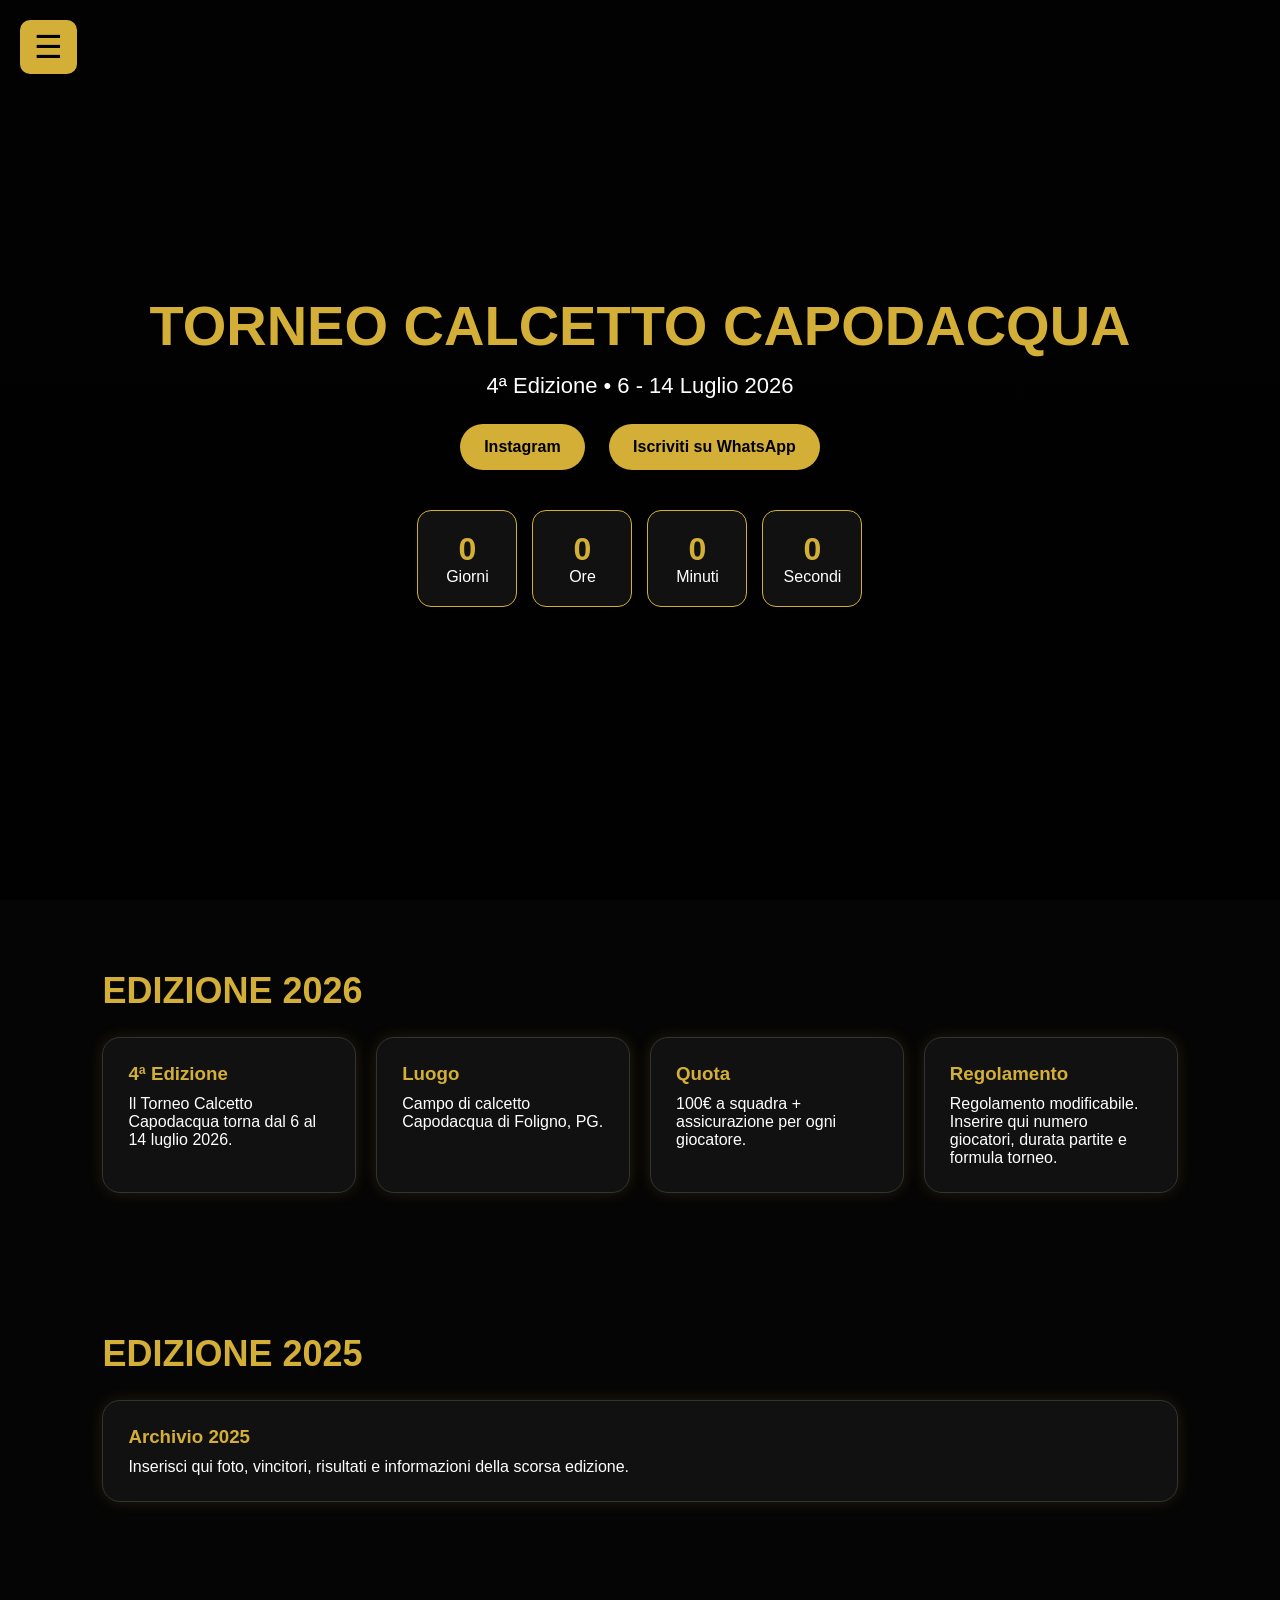
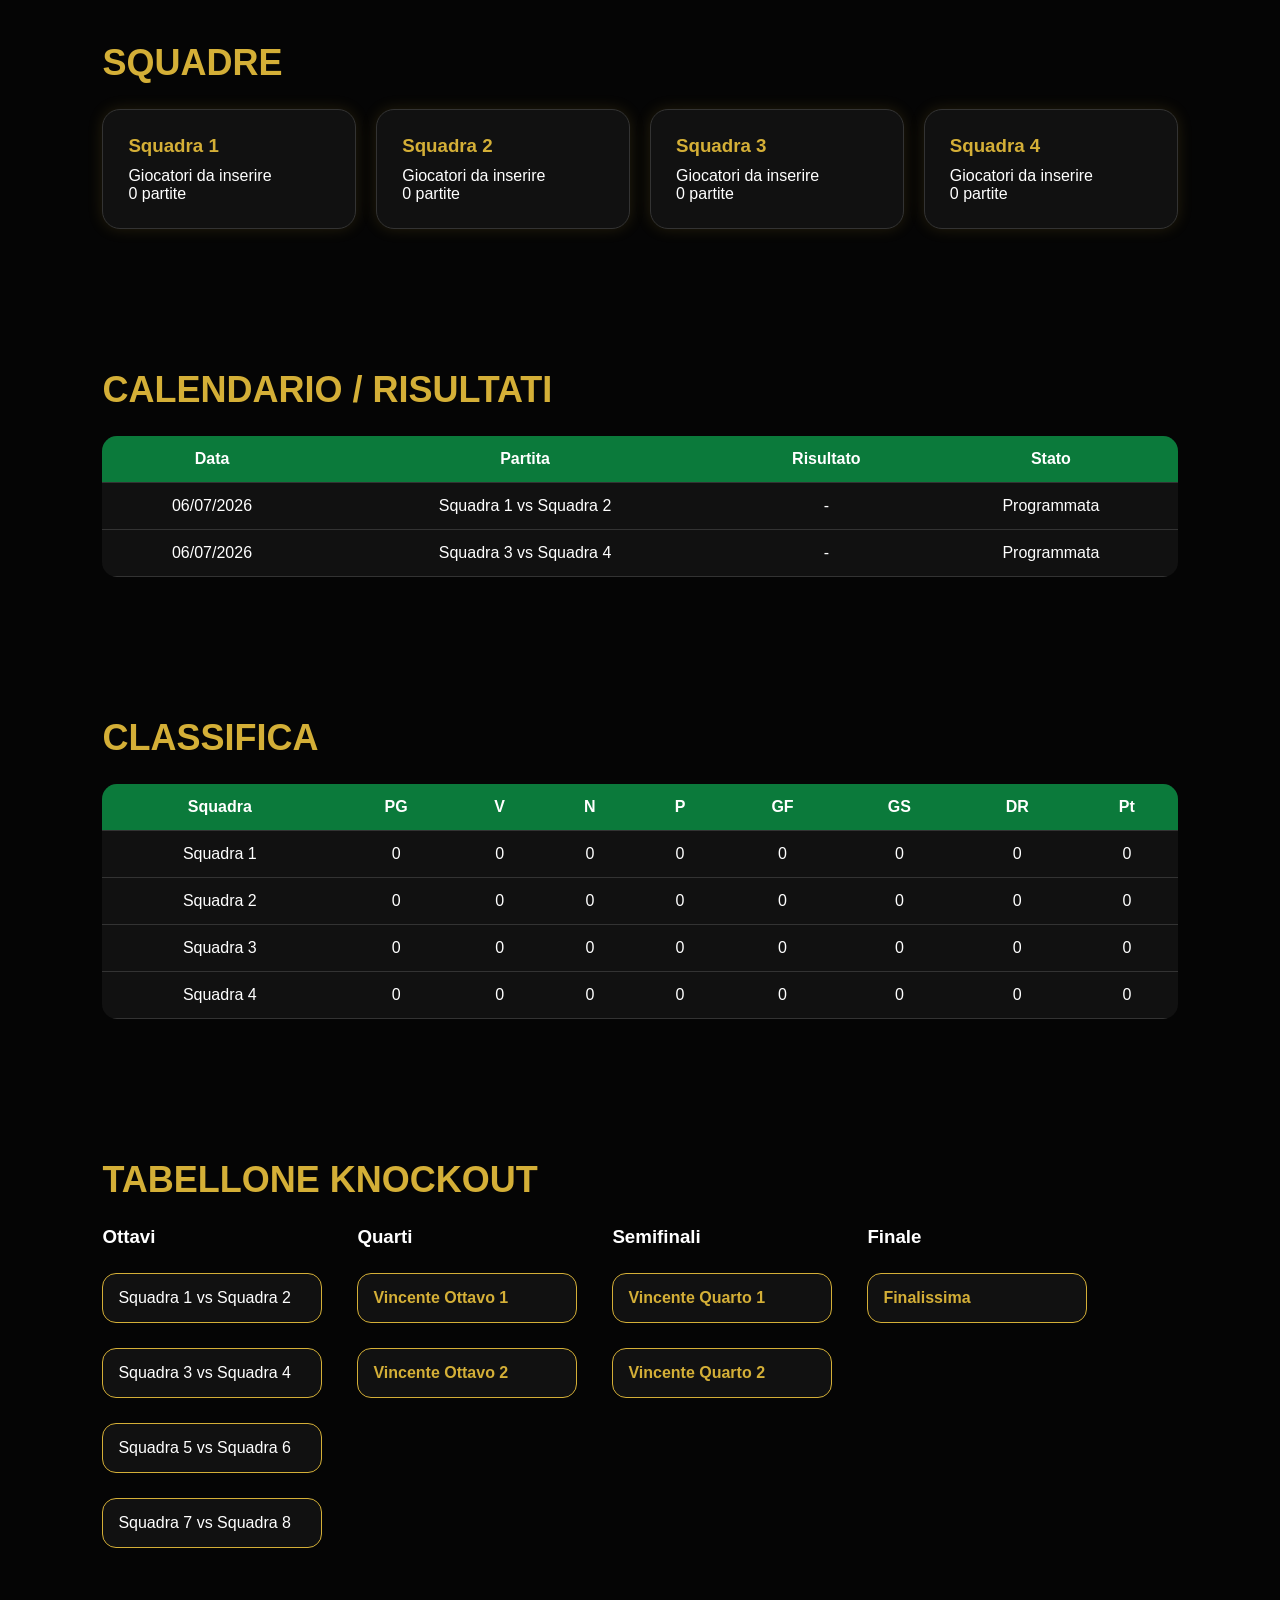
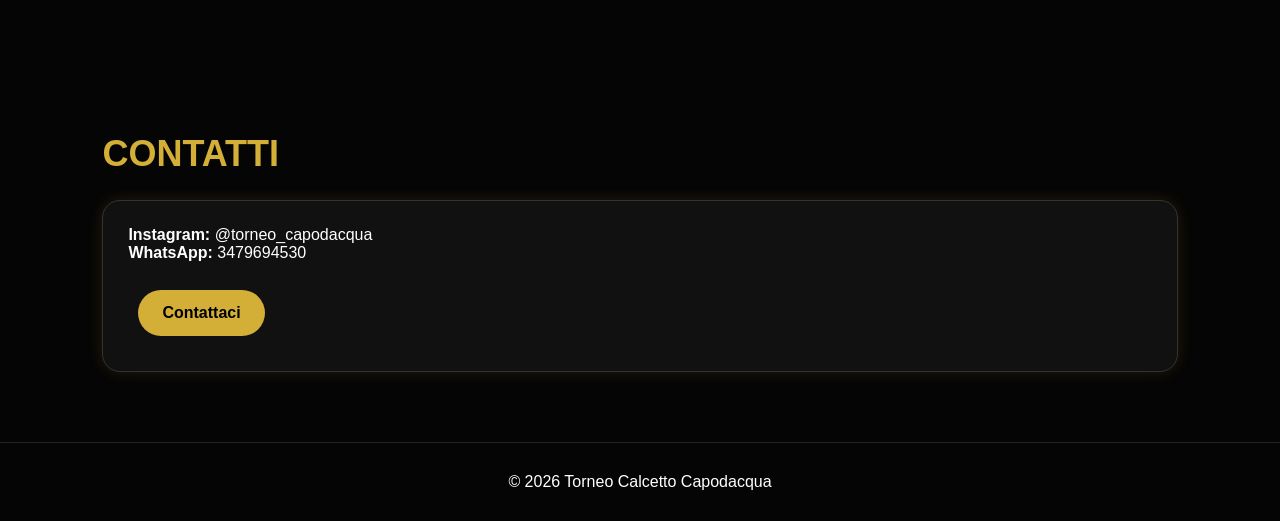
==== index.html @ 1d78b487 "Add files via upload" ====
<!DOCTYPE html>
<html lang="it">
<head>
  <meta charset="UTF-8" />
  <meta name="viewport" content="width=device-width, initial-scale=1.0" />
  <title>Torneo Calcetto Capodacqua</title>

  <style>
    :root {
      --green: #0b7a3b;
      --dark: #050505;
      --gold: #d4af37;
      --white: #ffffff;
      --gray: #111;
    }

    * {
      margin: 0;
      padding: 0;
      box-sizing: border-box;
      font-family: Arial, sans-serif;
    }

    body {
      background: var(--dark);
      color: var(--white);
      overflow-x: hidden;
    }

    header {
      height: 100vh;
      background:
        linear-gradient(rgba(0,0,0,.65), rgba(0,0,0,.8)),
        url("locandina.jpg") center/cover no-repeat;
      display: flex;
      align-items: center;
      justify-content: center;
      text-align: center;
      padding: 20px;
    }

    .hamburger {
      position: fixed;
      top: 20px;
      left: 20px;
      z-index: 1001;
      font-size: 32px;
      cursor: pointer;
      background: var(--gold);
      color: #000;
      padding: 8px 14px;
      border-radius: 10px;
    }

    .sidebar {
      position: fixed;
      top: 0;
      left: -280px;
      width: 280px;
      height: 100%;
      background: #080808;
      z-index: 1000;
      padding: 80px 25px;
      transition: .3s;
      border-right: 2px solid var(--gold);
    }

    .sidebar.active {
      left: 0;
    }

    .sidebar a {
      display: block;
      color: white;
      text-decoration: none;
      margin: 20px 0;
      font-size: 18px;
    }

    .sidebar a:hover {
      color: var(--gold);
    }

    .hero h1 {
      font-size: 56px;
      color: var(--gold);
      text-transform: uppercase;
    }

    .hero p {
      font-size: 22px;
      margin: 15px 0;
    }

    .btn {
      display: inline-block;
      margin: 10px;
      padding: 14px 24px;
      background: var(--gold);
      color: black;
      text-decoration: none;
      font-weight: bold;
      border-radius: 30px;
    }

    section {
      padding: 70px 8%;
    }

    h2 {
      color: var(--gold);
      font-size: 36px;
      margin-bottom: 25px;
      text-transform: uppercase;
    }

    .cards {
      display: grid;
      grid-template-columns: repeat(auto-fit, minmax(220px, 1fr));
      gap: 20px;
    }

    .card {
      background: #111;
      padding: 25px;
      border-radius: 18px;
      border: 1px solid #333;
      box-shadow: 0 0 15px rgba(212,175,55,.15);
    }

    .card h3 {
      color: var(--gold);
      margin-bottom: 10px;
    }

    .countdown {
      display: flex;
      justify-content: center;
      gap: 15px;
      flex-wrap: wrap;
      margin-top: 30px;
    }

    .time-box {
      background: #111;
      padding: 20px;
      border-radius: 14px;
      min-width: 100px;
      border: 1px solid var(--gold);
    }

    .time-box span {
      display: block;
      font-size: 32px;
      color: var(--gold);
      font-weight: bold;
    }

    table {
      width: 100%;
      border-collapse: collapse;
      background: #111;
      border-radius: 15px;
      overflow: hidden;
    }

    th, td {
      padding: 14px;
      border-bottom: 1px solid #333;
      text-align: center;
    }

    th {
      background: var(--green);
    }

    .bracket {
      display: flex;
      gap: 35px;
      overflow-x: auto;
      padding-bottom: 20px;
    }

    .round {
      min-width: 220px;
    }

    .match {
      background: #111;
      border: 1px solid var(--gold);
      border-radius: 14px;
      padding: 15px;
      margin: 25px 0;
    }

    .winner {
      color: var(--gold);
      font-weight: bold;
    }

    footer {
      text-align: center;
      padding: 30px;
      background: #050505;
      border-top: 1px solid #222;
    }

    @media(max-width: 700px) {
      .hero h1 {
        font-size: 36px;
      }

      .hero p {
        font-size: 18px;
      }

      section {
        padding: 50px 5%;
      }
    }
  </style>
</head>

<body>

  <div class="hamburger" onclick="toggleMenu()">☰</div>

  <nav class="sidebar" id="sidebar">
    <a href="#home">Home</a>
    <a href="#edizione2026">Edizione 2026</a>
    <a href="#edizione2025">Edizione 2025</a>
    <a href="#squadre">Squadre</a>
    <a href="#calendario">Calendario</a>
    <a href="#classifica">Classifica</a>
    <a href="#tabellone">Tabellone</a>
    <a href="#contatti">Contatti</a>
  </nav>

  <header id="home">
    <div class="hero">
      <h1>Torneo Calcetto Capodacqua</h1>
      <p>4ª Edizione • 6 - 14 Luglio 2026</p>
      <a class="btn" href="https://www.instagram.com/torneo_capodacqua" target="_blank">Instagram</a>
      <a class="btn" href="https://wa.me/393479694530" target="_blank">Iscriviti su WhatsApp</a>

      <div class="countdown">
        <div class="time-box"><span id="days">0</span>Giorni</div>
        <div class="time-box"><span id="hours">0</span>Ore</div>
        <div class="time-box"><span id="minutes">0</span>Minuti</div>
        <div class="time-box"><span id="seconds">0</span>Secondi</div>
      </div>
    </div>
  </header>

  <section id="edizione2026">
    <h2>Edizione 2026</h2>
    <div class="cards">
      <div class="card">
        <h3>4ª Edizione</h3>
        <p>Il Torneo Calcetto Capodacqua torna dal 6 al 14 luglio 2026.</p>
      </div>
      <div class="card">
        <h3>Luogo</h3>
        <p>Campo di calcetto Capodacqua di Foligno, PG.</p>
      </div>
      <div class="card">
        <h3>Quota</h3>
        <p>100€ a squadra + assicurazione per ogni giocatore.</p>
      </div>
      <div class="card">
        <h3>Regolamento</h3>
        <p>Regolamento modificabile. Inserire qui numero giocatori, durata partite e formula torneo.</p>
      </div>
    </div>
  </section>

  <section id="edizione2025">
    <h2>Edizione 2025</h2>
    <div class="card">
      <h3>Archivio 2025</h3>
      <p>Inserisci qui foto, vincitori, risultati e informazioni della scorsa edizione.</p>
    </div>
  </section>

  <section id="squadre">
    <h2>Squadre</h2>
    <div class="cards" id="teams"></div>
  </section>

  <section id="calendario">
    <h2>Calendario / Risultati</h2>
    <table>
      <thead>
        <tr>
          <th>Data</th>
          <th>Partita</th>
          <th>Risultato</th>
          <th>Stato</th>
        </tr>
      </thead>
      <tbody id="matches"></tbody>
    </table>
  </section>

  <section id="classifica">
    <h2>Classifica</h2>
    <table>
      <thead>
        <tr>
          <th>Squadra</th>
          <th>PG</th>
          <th>V</th>
          <th>N</th>
          <th>P</th>
          <th>GF</th>
          <th>GS</th>
          <th>DR</th>
          <th>Pt</th>
        </tr>
      </thead>
      <tbody id="standing"></tbody>
    </table>
  </section>

  <section id="tabellone">
    <h2>Tabellone Knockout</h2>
    <div class="bracket">
      <div class="round">
        <h3>Ottavi</h3>
        <div class="match">Squadra 1 vs Squadra 2</div>
        <div class="match">Squadra 3 vs Squadra 4</div>
        <div class="match">Squadra 5 vs Squadra 6</div>
        <div class="match">Squadra 7 vs Squadra 8</div>
      </div>

      <div class="round">
        <h3>Quarti</h3>
        <div class="match winner">Vincente Ottavo 1</div>
        <div class="match winner">Vincente Ottavo 2</div>
      </div>

      <div class="round">
        <h3>Semifinali</h3>
        <div class="match winner">Vincente Quarto 1</div>
        <div class="match winner">Vincente Quarto 2</div>
      </div>

      <div class="round">
        <h3>Finale</h3>
        <div class="match winner">Finalissima</div>
      </div>
    </div>
  </section>

  <section id="contatti">
    <h2>Contatti</h2>
    <div class="card">
      <p><strong>Instagram:</strong> @torneo_capodacqua</p>
      <p><strong>WhatsApp:</strong> 3479694530</p>
      <br>
      <a class="btn" href="https://wa.me/393479694530" target="_blank">Contattaci</a>
    </div>
  </section>

  <footer>
    <p>© 2026 Torneo Calcetto Capodacqua</p>
  </footer>

  <script>
    function toggleMenu() {
      document.getElementById("sidebar").classList.toggle("active");
    }

    const tournamentDate = new Date("July 6, 2026 00:00:00").getTime();

    setInterval(() => {
      const now = new Date().getTime();
      const distance = tournamentDate - now;

      document.getElementById("days").innerText = Math.max(0, Math.floor(distance / (1000 * 60 * 60 * 24)));
      document.getElementById("hours").innerText = Math.max(0, Math.floor((distance / (1000 * 60 * 60)) % 24));
      document.getElementById("minutes").innerText = Math.max(0, Math.floor((distance / (1000 * 60)) % 60));
      document.getElementById("seconds").innerText = Math.max(0, Math.floor((distance / 1000) % 60));
    }, 1000);

    const teams = [
      { name: "Squadra 1", players: "Giocatori da inserire", stats: "0 partite" },
      { name: "Squadra 2", players: "Giocatori da inserire", stats: "0 partite" },
      { name: "Squadra 3", players: "Giocatori da inserire", stats: "0 partite" },
      { name: "Squadra 4", players: "Giocatori da inserire", stats: "0 partite" }
    ];

    const matches = [
      { date: "06/07/2026", game: "Squadra 1 vs Squadra 2", result: "-", status: "Programmata" },
      { date: "06/07/2026", game: "Squadra 3 vs Squadra 4", result: "-", status: "Programmata" }
    ];

    const standing = [
      { team: "Squadra 1", pg: 0, v: 0, n: 0, p: 0, gf: 0, gs: 0, pts: 0 },
      { team: "Squadra 2", pg: 0, v: 0, n: 0, p: 0, gf: 0, gs: 0, pts: 0 },
      { team: "Squadra 3", pg: 0, v: 0, n: 0, p: 0, gf: 0, gs: 0, pts: 0 },
      { team: "Squadra 4", pg: 0, v: 0, n: 0, p: 0, gf: 0, gs: 0, pts: 0 }
    ];

    document.getElementById("teams").innerHTML = teams.map(team => `
      <div class="card">
        <h3>${team.name}</h3>
        <p>${team.players}</p>
        <p>${team.stats}</p>
      </div>
    `).join("");

    document.getElementById("matches").innerHTML = matches.map(match => `
      <tr>
        <td>${match.date}</td>
        <td>${match.game}</td>
        <td>${match.result}</td>
        <td>${match.status}</td>
      </tr>
    `).join("");

    document.getElementById("standing").innerHTML = standing.map(s => `
      <tr>
        <td>${s.team}</td>
        <td>${s.pg}</td>
        <td>${s.v}</td>
        <td>${s.n}</td>
        <td>${s.p}</td>
        <td>${s.gf}</td>
        <td>${s.gs}</td>
        <td>${s.gf - s.gs}</td>
        <td>${s.pts}</td>
      </tr>
    `).join("");
  </script>

</body>
</html>
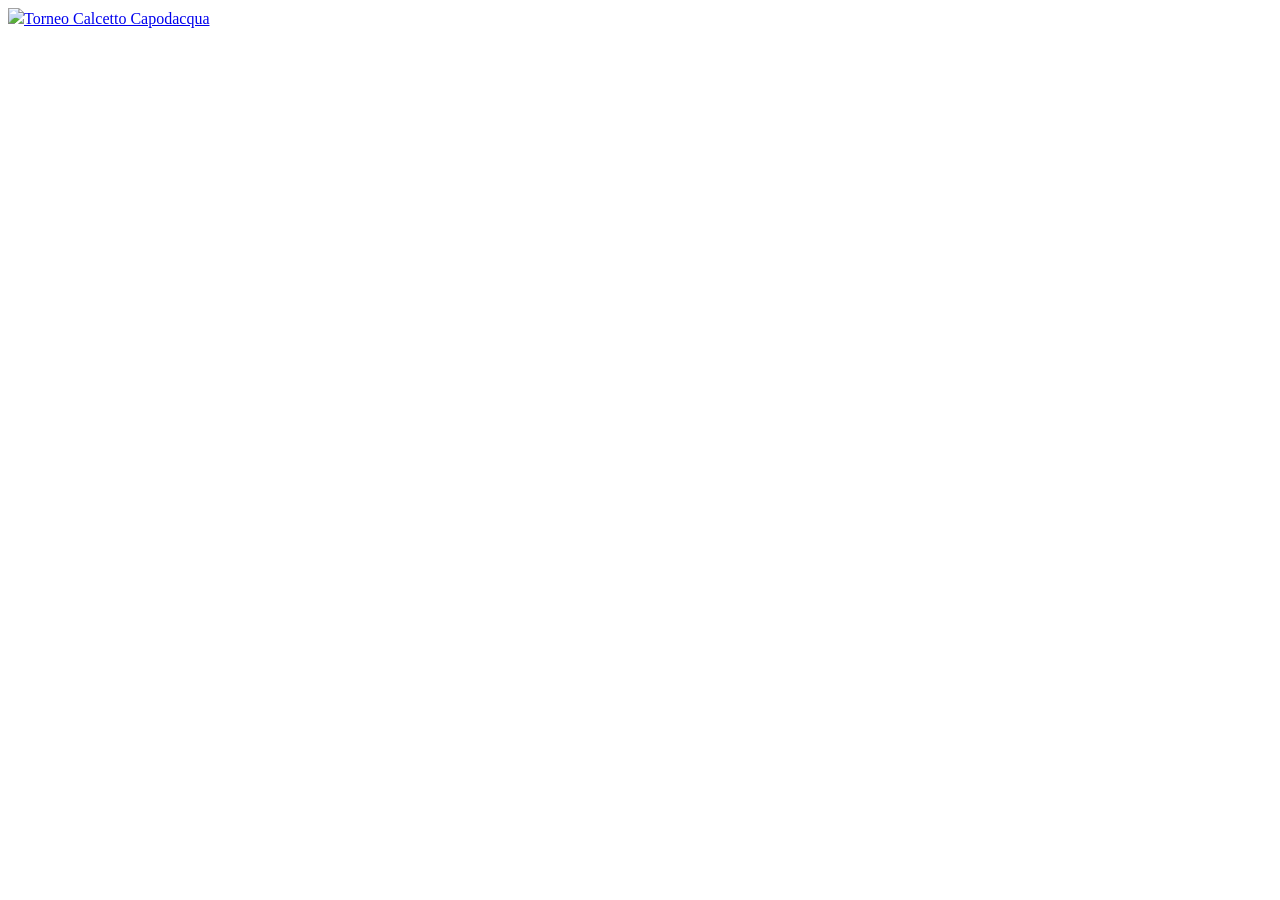
==== commit 2d2993dd: "Add files via upload" ====
--- a/index.html
+++ b/index.html
@@ -1,438 +1 @@
-<!DOCTYPE html>
-<html lang="it">
-<head>
-  <meta charset="UTF-8" />
-  <meta name="viewport" content="width=device-width, initial-scale=1.0" />
-  <title>Torneo Calcetto Capodacqua</title>
-
-  <style>
-    :root {
-      --green: #0b7a3b;
-      --dark: #050505;
-      --gold: #d4af37;
-      --white: #ffffff;
-      --gray: #111;
-    }
-
-    * {
-      margin: 0;
-      padding: 0;
-      box-sizing: border-box;
-      font-family: Arial, sans-serif;
-    }
-
-    body {
-      background: var(--dark);
-      color: var(--white);
-      overflow-x: hidden;
-    }
-
-    header {
-      height: 100vh;
-      background:
-        linear-gradient(rgba(0,0,0,.65), rgba(0,0,0,.8)),
-        url("locandina.jpg") center/cover no-repeat;
-      display: flex;
-      align-items: center;
-      justify-content: center;
-      text-align: center;
-      padding: 20px;
-    }
-
-    .hamburger {
-      position: fixed;
-      top: 20px;
-      left: 20px;
-      z-index: 1001;
-      font-size: 32px;
-      cursor: pointer;
-      background: var(--gold);
-      color: #000;
-      padding: 8px 14px;
-      border-radius: 10px;
-    }
-
-    .sidebar {
-      position: fixed;
-      top: 0;
-      left: -280px;
-      width: 280px;
-      height: 100%;
-      background: #080808;
-      z-index: 1000;
-      padding: 80px 25px;
-      transition: .3s;
-      border-right: 2px solid var(--gold);
-    }
-
-    .sidebar.active {
-      left: 0;
-    }
-
-    .sidebar a {
-      display: block;
-      color: white;
-      text-decoration: none;
-      margin: 20px 0;
-      font-size: 18px;
-    }
-
-    .sidebar a:hover {
-      color: var(--gold);
-    }
-
-    .hero h1 {
-      font-size: 56px;
-      color: var(--gold);
-      text-transform: uppercase;
-    }
-
-    .hero p {
-      font-size: 22px;
-      margin: 15px 0;
-    }
-
-    .btn {
-      display: inline-block;
-      margin: 10px;
-      padding: 14px 24px;
-      background: var(--gold);
-      color: black;
-      text-decoration: none;
-      font-weight: bold;
-      border-radius: 30px;
-    }
-
-    section {
-      padding: 70px 8%;
-    }
-
-    h2 {
-      color: var(--gold);
-      font-size: 36px;
-      margin-bottom: 25px;
-      text-transform: uppercase;
-    }
-
-    .cards {
-      display: grid;
-      grid-template-columns: repeat(auto-fit, minmax(220px, 1fr));
-      gap: 20px;
-    }
-
-    .card {
-      background: #111;
-      padding: 25px;
-      border-radius: 18px;
-      border: 1px solid #333;
-      box-shadow: 0 0 15px rgba(212,175,55,.15);
-    }
-
-    .card h3 {
-      color: var(--gold);
-      margin-bottom: 10px;
-    }
-
-    .countdown {
-      display: flex;
-      justify-content: center;
-      gap: 15px;
-      flex-wrap: wrap;
-      margin-top: 30px;
-    }
-
-    .time-box {
-      background: #111;
-      padding: 20px;
-      border-radius: 14px;
-      min-width: 100px;
-      border: 1px solid var(--gold);
-    }
-
-    .time-box span {
-      display: block;
-      font-size: 32px;
-      color: var(--gold);
-      font-weight: bold;
-    }
-
-    table {
-      width: 100%;
-      border-collapse: collapse;
-      background: #111;
-      border-radius: 15px;
-      overflow: hidden;
-    }
-
-    th, td {
-      padding: 14px;
-      border-bottom: 1px solid #333;
-      text-align: center;
-    }
-
-    th {
-      background: var(--green);
-    }
-
-    .bracket {
-      display: flex;
-      gap: 35px;
-      overflow-x: auto;
-      padding-bottom: 20px;
-    }
-
-    .round {
-      min-width: 220px;
-    }
-
-    .match {
-      background: #111;
-      border: 1px solid var(--gold);
-      border-radius: 14px;
-      padding: 15px;
-      margin: 25px 0;
-    }
-
-    .winner {
-      color: var(--gold);
-      font-weight: bold;
-    }
-
-    footer {
-      text-align: center;
-      padding: 30px;
-      background: #050505;
-      border-top: 1px solid #222;
-    }
-
-    @media(max-width: 700px) {
-      .hero h1 {
-        font-size: 36px;
-      }
-
-      .hero p {
-        font-size: 18px;
-      }
-
-      section {
-        padding: 50px 5%;
-      }
-    }
-  </style>
-</head>
-
-<body>
-
-  <div class="hamburger" onclick="toggleMenu()">☰</div>
-
-  <nav class="sidebar" id="sidebar">
-    <a href="#home">Home</a>
-    <a href="#edizione2026">Edizione 2026</a>
-    <a href="#edizione2025">Edizione 2025</a>
-    <a href="#squadre">Squadre</a>
-    <a href="#calendario">Calendario</a>
-    <a href="#classifica">Classifica</a>
-    <a href="#tabellone">Tabellone</a>
-    <a href="#contatti">Contatti</a>
-  </nav>
-
-  <header id="home">
-    <div class="hero">
-      <h1>Torneo Calcetto Capodacqua</h1>
-      <p>4ª Edizione • 6 - 14 Luglio 2026</p>
-      <a class="btn" href="https://www.instagram.com/torneo_capodacqua" target="_blank">Instagram</a>
-      <a class="btn" href="https://wa.me/393479694530" target="_blank">Iscriviti su WhatsApp</a>
-
-      <div class="countdown">
-        <div class="time-box"><span id="days">0</span>Giorni</div>
-        <div class="time-box"><span id="hours">0</span>Ore</div>
-        <div class="time-box"><span id="minutes">0</span>Minuti</div>
-        <div class="time-box"><span id="seconds">0</span>Secondi</div>
-      </div>
-    </div>
-  </header>
-
-  <section id="edizione2026">
-    <h2>Edizione 2026</h2>
-    <div class="cards">
-      <div class="card">
-        <h3>4ª Edizione</h3>
-        <p>Il Torneo Calcetto Capodacqua torna dal 6 al 14 luglio 2026.</p>
-      </div>
-      <div class="card">
-        <h3>Luogo</h3>
-        <p>Campo di calcetto Capodacqua di Foligno, PG.</p>
-      </div>
-      <div class="card">
-        <h3>Quota</h3>
-        <p>100€ a squadra + assicurazione per ogni giocatore.</p>
-      </div>
-      <div class="card">
-        <h3>Regolamento</h3>
-        <p>Regolamento modificabile. Inserire qui numero giocatori, durata partite e formula torneo.</p>
-      </div>
-    </div>
-  </section>
-
-  <section id="edizione2025">
-    <h2>Edizione 2025</h2>
-    <div class="card">
-      <h3>Archivio 2025</h3>
-      <p>Inserisci qui foto, vincitori, risultati e informazioni della scorsa edizione.</p>
-    </div>
-  </section>
-
-  <section id="squadre">
-    <h2>Squadre</h2>
-    <div class="cards" id="teams"></div>
-  </section>
-
-  <section id="calendario">
-    <h2>Calendario / Risultati</h2>
-    <table>
-      <thead>
-        <tr>
-          <th>Data</th>
-          <th>Partita</th>
-          <th>Risultato</th>
-          <th>Stato</th>
-        </tr>
-      </thead>
-      <tbody id="matches"></tbody>
-    </table>
-  </section>
-
-  <section id="classifica">
-    <h2>Classifica</h2>
-    <table>
-      <thead>
-        <tr>
-          <th>Squadra</th>
-          <th>PG</th>
-          <th>V</th>
-          <th>N</th>
-          <th>P</th>
-          <th>GF</th>
-          <th>GS</th>
-          <th>DR</th>
-          <th>Pt</th>
-        </tr>
-      </thead>
-      <tbody id="standing"></tbody>
-    </table>
-  </section>
-
-  <section id="tabellone">
-    <h2>Tabellone Knockout</h2>
-    <div class="bracket">
-      <div class="round">
-        <h3>Ottavi</h3>
-        <div class="match">Squadra 1 vs Squadra 2</div>
-        <div class="match">Squadra 3 vs Squadra 4</div>
-        <div class="match">Squadra 5 vs Squadra 6</div>
-        <div class="match">Squadra 7 vs Squadra 8</div>
-      </div>
-
-      <div class="round">
-        <h3>Quarti</h3>
-        <div class="match winner">Vincente Ottavo 1</div>
-        <div class="match winner">Vincente Ottavo 2</div>
-      </div>
-
-      <div class="round">
-        <h3>Semifinali</h3>
-        <div class="match winner">Vincente Quarto 1</div>
-        <div class="match winner">Vincente Quarto 2</div>
-      </div>
-
-      <div class="round">
-        <h3>Finale</h3>
-        <div class="match winner">Finalissima</div>
-      </div>
-    </div>
-  </section>
-
-  <section id="contatti">
-    <h2>Contatti</h2>
-    <div class="card">
-      <p><strong>Instagram:</strong> @torneo_capodacqua</p>
-      <p><strong>WhatsApp:</strong> 3479694530</p>
-      <br>
-      <a class="btn" href="https://wa.me/393479694530" target="_blank">Contattaci</a>
-    </div>
-  </section>
-
-  <footer>
-    <p>© 2026 Torneo Calcetto Capodacqua</p>
-  </footer>
-
-  <script>
-    function toggleMenu() {
-      document.getElementById("sidebar").classList.toggle("active");
-    }
-
-    const tournamentDate = new Date("July 6, 2026 00:00:00").getTime();
-
-    setInterval(() => {
-      const now = new Date().getTime();
-      const distance = tournamentDate - now;
-
-      document.getElementById("days").innerText = Math.max(0, Math.floor(distance / (1000 * 60 * 60 * 24)));
-      document.getElementById("hours").innerText = Math.max(0, Math.floor((distance / (1000 * 60 * 60)) % 24));
-      document.getElementById("minutes").innerText = Math.max(0, Math.floor((distance / (1000 * 60)) % 60));
-      document.getElementById("seconds").innerText = Math.max(0, Math.floor((distance / 1000) % 60));
-    }, 1000);
-
-    const teams = [
-      { name: "Squadra 1", players: "Giocatori da inserire", stats: "0 partite" },
-      { name: "Squadra 2", players: "Giocatori da inserire", stats: "0 partite" },
-      { name: "Squadra 3", players: "Giocatori da inserire", stats: "0 partite" },
-      { name: "Squadra 4", players: "Giocatori da inserire", stats: "0 partite" }
-    ];
-
-    const matches = [
-      { date: "06/07/2026", game: "Squadra 1 vs Squadra 2", result: "-", status: "Programmata" },
-      { date: "06/07/2026", game: "Squadra 3 vs Squadra 4", result: "-", status: "Programmata" }
-    ];
-
-    const standing = [
-      { team: "Squadra 1", pg: 0, v: 0, n: 0, p: 0, gf: 0, gs: 0, pts: 0 },
-      { team: "Squadra 2", pg: 0, v: 0, n: 0, p: 0, gf: 0, gs: 0, pts: 0 },
-      { team: "Squadra 3", pg: 0, v: 0, n: 0, p: 0, gf: 0, gs: 0, pts: 0 },
-      { team: "Squadra 4", pg: 0, v: 0, n: 0, p: 0, gf: 0, gs: 0, pts: 0 }
-    ];
-
-    document.getElementById("teams").innerHTML = teams.map(team => `
-      <div class="card">
-        <h3>${team.name}</h3>
-        <p>${team.players}</p>
-        <p>${team.stats}</p>
-      </div>
-    `).join("");
-
-    document.getElementById("matches").innerHTML = matches.map(match => `
-      <tr>
-        <td>${match.date}</td>
-        <td>${match.game}</td>
-        <td>${match.result}</td>
-        <td>${match.status}</td>
-      </tr>
-    `).join("");
-
-    document.getElementById("standing").innerHTML = standing.map(s => `
-      <tr>
-        <td>${s.team}</td>
-        <td>${s.pg}</td>
-        <td>${s.v}</td>
-        <td>${s.n}</td>
-        <td>${s.p}</td>
-        <td>${s.gf}</td>
-        <td>${s.gs}</td>
-        <td>${s.gf - s.gs}</td>
-        <td>${s.pts}</td>
-      </tr>
-    `).join("");
-  </script>
-
-</body>
-</html>+<!doctype html><html lang="it"><head><meta charset="utf-8"><meta name="viewport" content="width=device-width,initial-scale=1"><title>Squadra | Torneo Calcetto Capodacqua</title><link rel="stylesheet" href="../assets/css/style.css"></head><body><header class="topbar"><div class="container nav"><a class="brand" href="../index.html"><img src="../assets/logos/logo-volpe.jpeg"><span>Torneo Calcetto Capodacqua</span></a></div></header><main id="teamPage"></main><script src="../assets/js/main.js"></script></body></html>
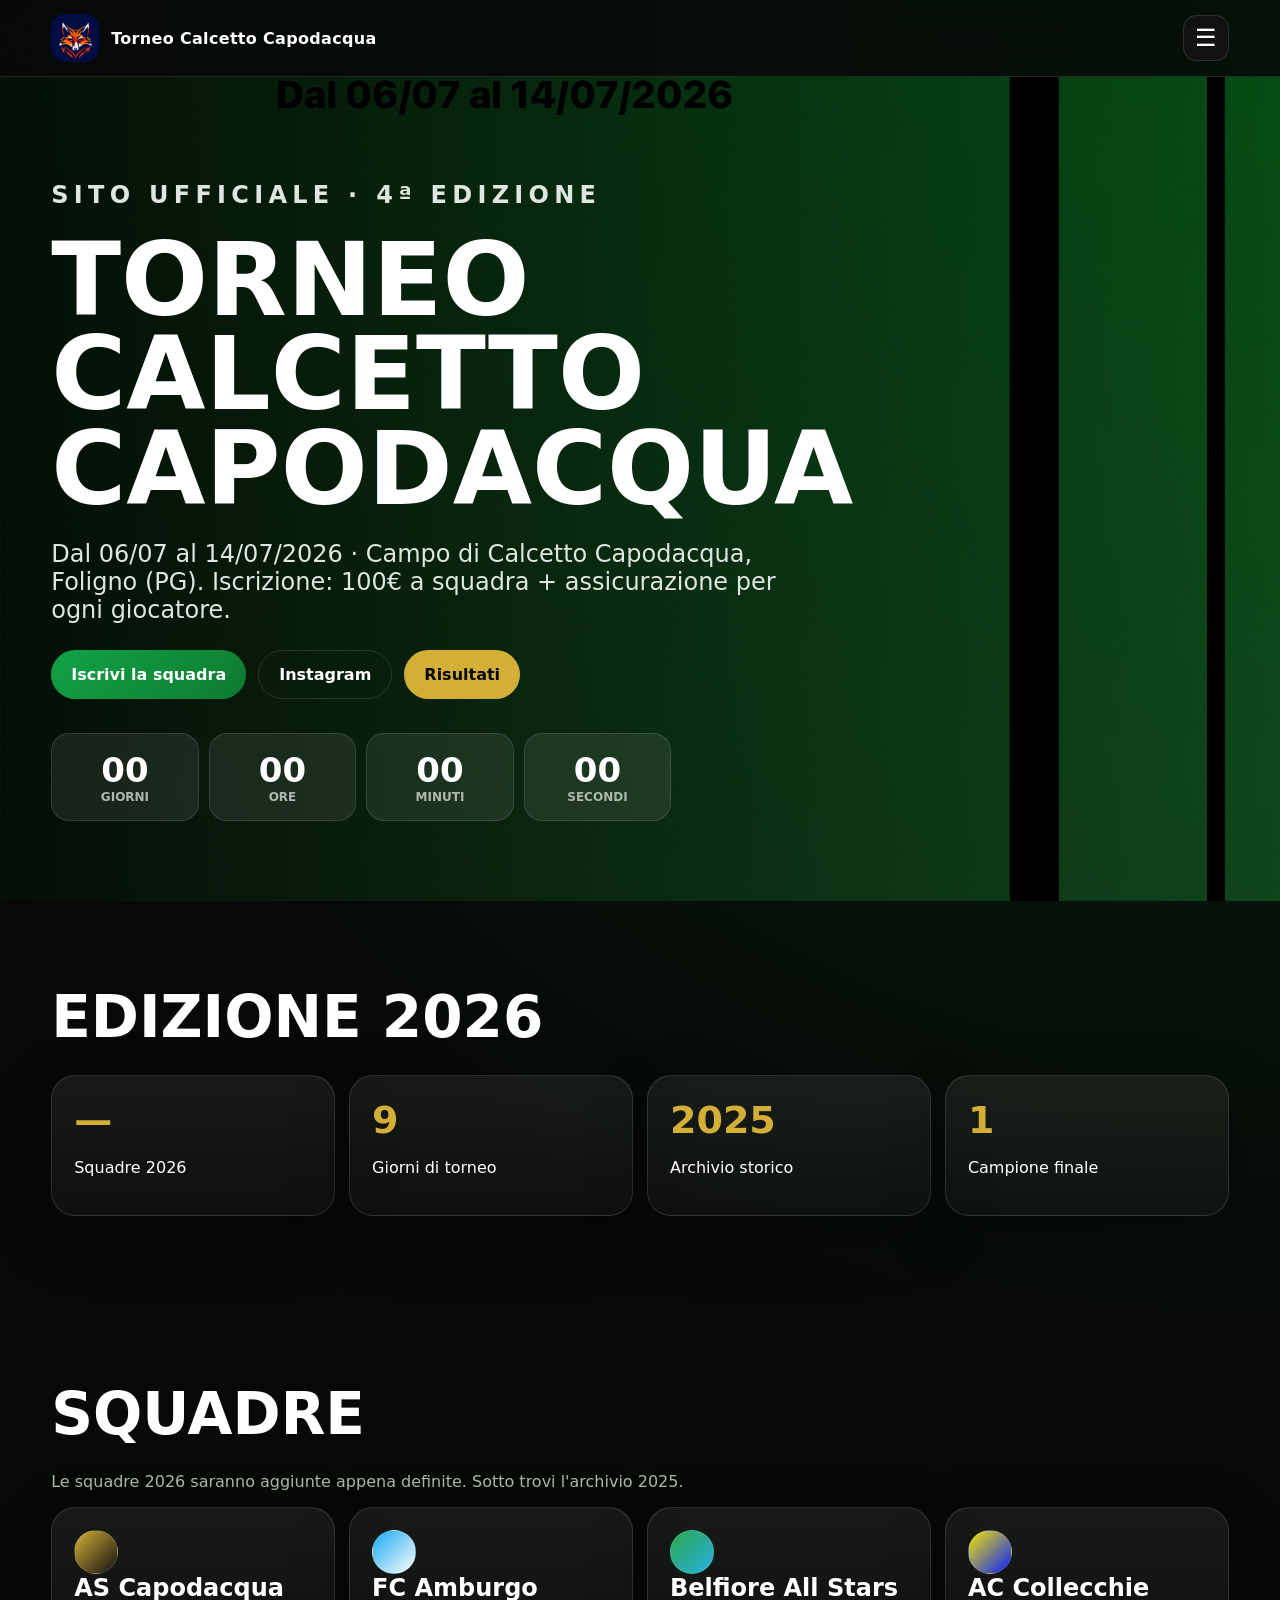
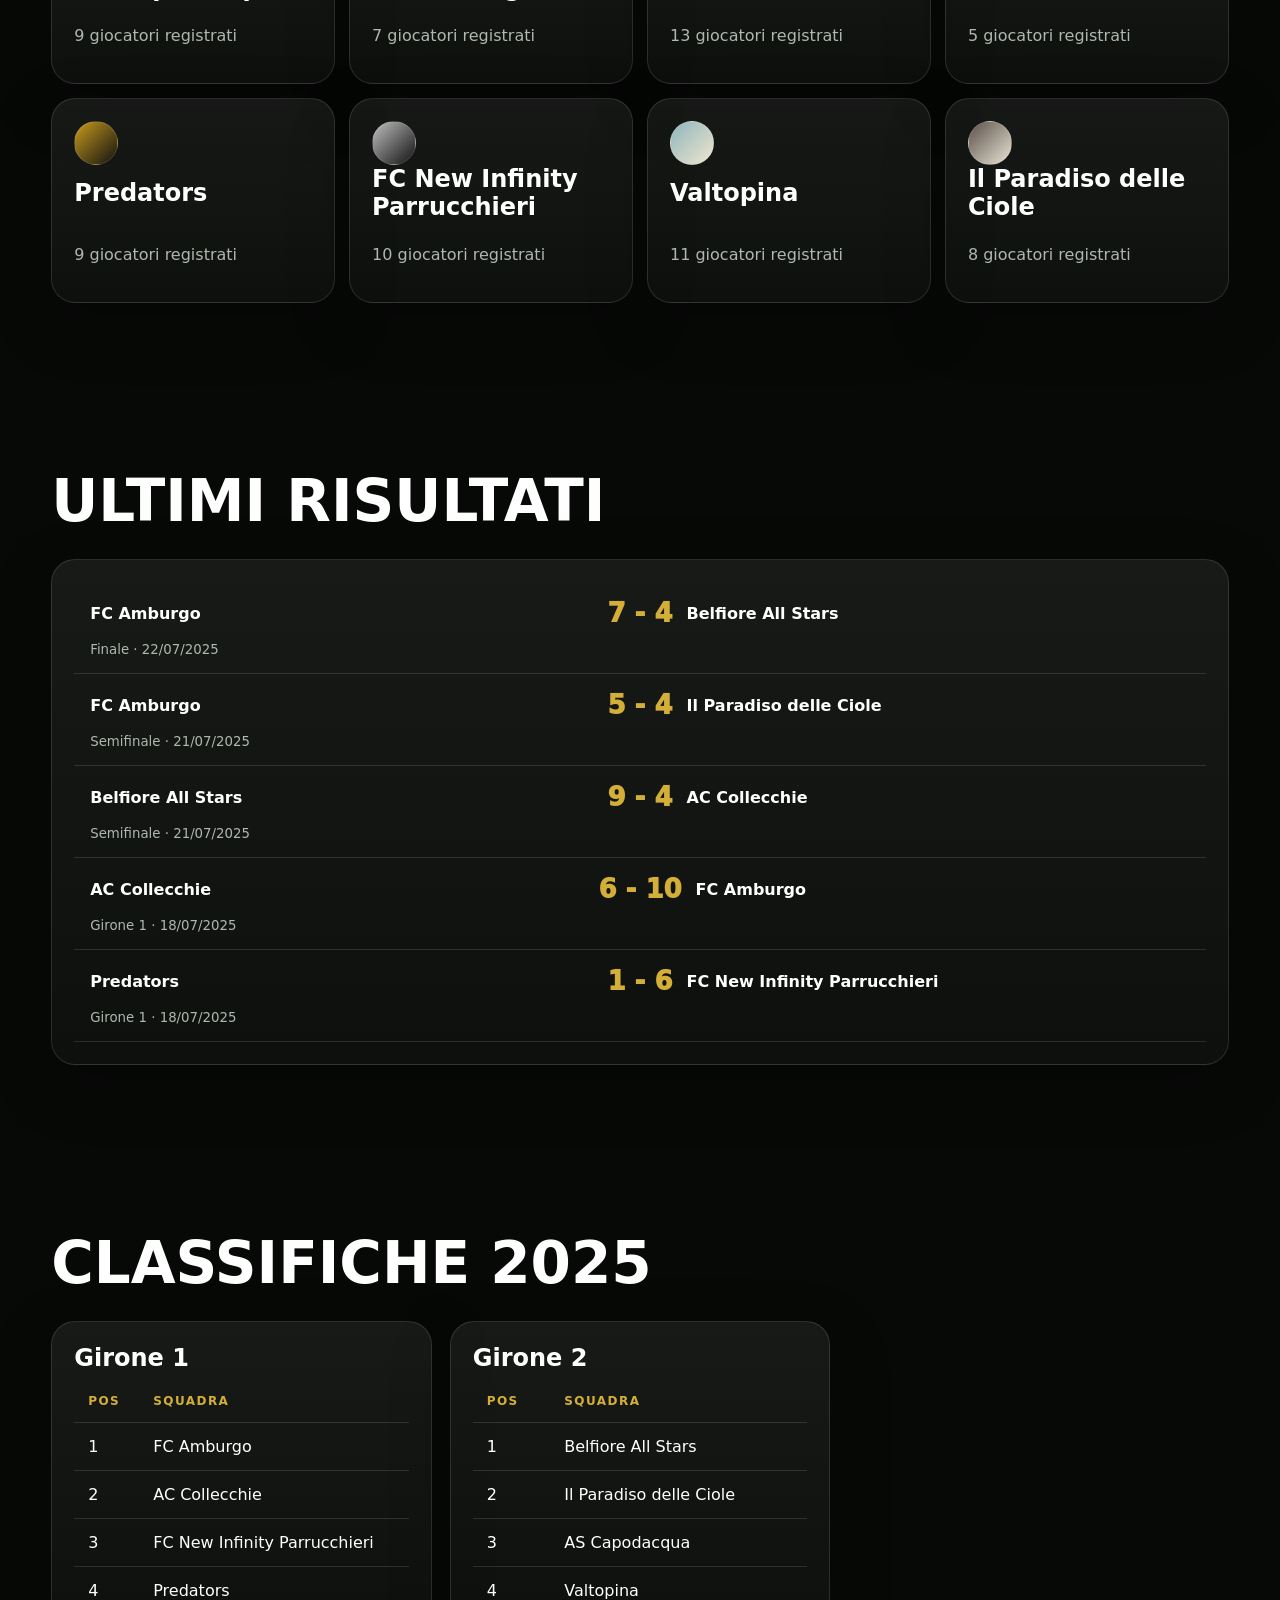
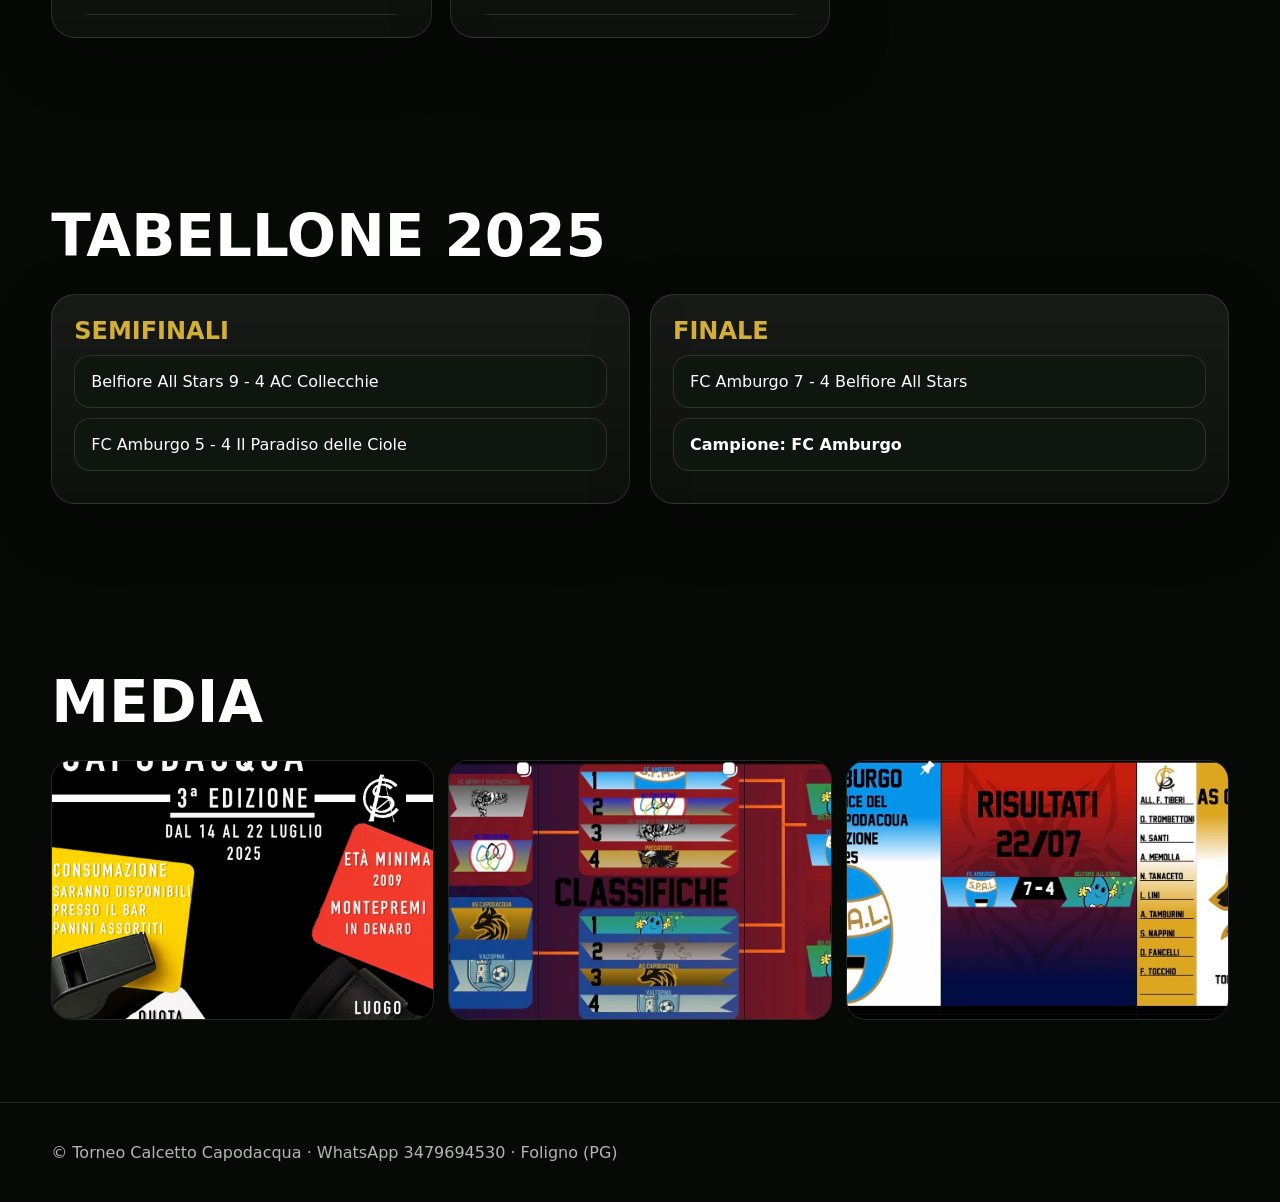
==== commit 8487c3e4: "Add files via upload" ====
--- a/index.html
+++ b/index.html
@@ -1 +1,10 @@
-<!doctype html><html lang="it"><head><meta charset="utf-8"><meta name="viewport" content="width=device-width,initial-scale=1"><title>Squadra | Torneo Calcetto Capodacqua</title><link rel="stylesheet" href="../assets/css/style.css"></head><body><header class="topbar"><div class="container nav"><a class="brand" href="../index.html"><img src="../assets/logos/logo-volpe.jpeg"><span>Torneo Calcetto Capodacqua</span></a></div></header><main id="teamPage"></main><script src="../assets/js/main.js"></script></body></html>
+<!doctype html><html lang="it"><head><meta charset="utf-8"><meta name="viewport" content="width=device-width,initial-scale=1"><title>Torneo Calcetto Capodacqua</title><link rel="stylesheet" href="assets/css/style.css"><meta name="description" content="Sito ufficiale del Torneo Calcetto Capodacqua, 4ª Edizione 2026."></head><body>
+<header class="topbar"><div class="container nav"><a class="brand" href="index.html"><img src="assets/logos/logo-volpe.jpeg" alt="Logo"><span>Torneo Calcetto Capodacqua</span></a><button id="menuBtn" class="hamb">☰</button></div></header>
+<aside id="drawer" class="drawer"><button id="closeBtn" class="close">×</button><a href="#edizione2026">Edizione 2026</a><a href="#squadre">Squadre</a><a href="#risultati">Risultati</a><a href="#classifiche">Classifiche</a><a href="#tabellone">Tabellone</a><a href="archive/2025.html">Archivio 2025</a><a href="admin/">Admin</a></aside>
+<main><section class="hero"><div class="container"><p class="kicker">Sito ufficiale · 4ª Edizione</p><h1>Torneo Calcetto Capodacqua</h1><p>Dal 06/07 al 14/07/2026 · Campo di Calcetto Capodacqua, Foligno (PG). Iscrizione: 100€ a squadra + assicurazione per ogni giocatore.</p><div class="btns"><a class="btn primary" href="https://wa.me/393479694530">Iscrivi la squadra</a><a class="btn" href="https://www.instagram.com/torneo_capodacqua">Instagram</a><a class="btn gold" href="#risultati">Risultati</a></div><div id="countdown" class="countdown"></div></div></section>
+<section id="edizione2026" class="section"><div class="container"><h2>Edizione 2026</h2><div id="stats" class="stats"></div></div></section>
+<section id="squadre" class="section"><div class="container"><h2>Squadre</h2><p class="muted">Le squadre 2026 saranno aggiunte appena definite. Sotto trovi l'archivio 2025.</p><div id="teamsGrid" class="teams"></div></div></section>
+<section id="risultati" class="section"><div class="container"><h2>Ultimi risultati</h2><div id="matches" class="card"></div></div></section>
+<section id="classifiche" class="section"><div class="container"><h2>Classifiche 2025</h2><div class="grid"><div class="card"><h3>Girone 1</h3><table><tr><th>Pos</th><th>Squadra</th></tr><tr><td>1</td><td>FC Amburgo</td></tr><tr><td>2</td><td>AC Collecchie</td></tr><tr><td>3</td><td>FC New Infinity Parrucchieri</td></tr><tr><td>4</td><td>Predators</td></tr></table></div><div class="card"><h3>Girone 2</h3><table><tr><th>Pos</th><th>Squadra</th></tr><tr><td>1</td><td>Belfiore All Stars</td></tr><tr><td>2</td><td>Il Paradiso delle Ciole</td></tr><tr><td>3</td><td>AS Capodacqua</td></tr><tr><td>4</td><td>Valtopina</td></tr></table></div></div></div></section>
+<section id="tabellone" class="section"><div class="container"><h2>Tabellone 2025</h2><div class="bracket"><div class="round card"><h3>Semifinali</h3><div class="slot">Belfiore All Stars 9 - 4 AC Collecchie</div><div class="slot">FC Amburgo 5 - 4 Il Paradiso delle Ciole</div></div><div class="round card"><h3>Finale</h3><div class="slot">FC Amburgo 7 - 4 Belfiore All Stars</div><div class="slot"><b>Campione: FC Amburgo</b></div></div></div></div></section>
+<section class="section"><div class="container"><h2>Media</h2><div class="gallery"><img src="assets/img/locandina-2025.jpeg"><img src="assets/img/percorso-2025.jpeg"><img src="assets/img/vincitore-2025.jpeg"></div></div></section></main><footer><div class="container">© Torneo Calcetto Capodacqua · WhatsApp 3479694530 · Foligno (PG)</div></footer><script src="assets/js/main.js"></script></body></html>
--- a/assets/css/style.css
+++ b/assets/css/style.css
@@ -0,0 +1 @@
+:root{--bg:#070907;--panel:#101410;--panel2:#151b15;--green:#0e7a2f;--green2:#12a347;--gold:#d4af37;--white:#fff;--muted:#aeb8ae;--line:rgba(255,255,255,.12);--radius:24px}*{box-sizing:border-box}html{scroll-behavior:smooth}body{margin:0;font-family:Inter,system-ui,-apple-system,Segoe UI,sans-serif;background:radial-gradient(circle at top right,rgba(14,122,47,.25),transparent 30%),var(--bg);color:var(--white)}a{color:inherit;text-decoration:none}.container{width:min(1180px,92vw);margin:auto}.topbar{position:sticky;top:0;z-index:50;background:rgba(7,9,7,.72);backdrop-filter:blur(16px);border-bottom:1px solid var(--line)}.nav{height:76px;display:flex;align-items:center;justify-content:space-between}.brand{display:flex;gap:12px;align-items:center;font-weight:900;letter-spacing:.02em}.brand img{width:48px;height:48px;border-radius:14px;object-fit:cover}.hamb{width:46px;height:46px;border:1px solid var(--line);border-radius:14px;background:#111;color:#fff;font-size:24px}.drawer{position:fixed;inset:0 0 0 auto;width:min(380px,88vw);background:#0b0f0b;z-index:80;transform:translateX(110%);transition:.25s;padding:26px;border-left:1px solid var(--line)}.drawer.open{transform:translateX(0)}.drawer a{display:block;padding:16px 0;border-bottom:1px solid var(--line);font-size:20px;font-weight:800}.close{float:right;background:none;border:0;color:#fff;font-size:30px}.hero{min-height:calc(100vh - 76px);display:grid;place-items:center;padding:60px 0;background:linear-gradient(90deg,rgba(0,0,0,.86),rgba(0,0,0,.35)),url('../img/locandina-2026-bozza.jpeg') center/cover}.kicker{color:var(--gold);font-weight:900;text-transform:uppercase;letter-spacing:.22em}.hero h1{font-size:clamp(46px,8vw,104px);line-height:.92;margin:18px 0;text-transform:uppercase;max-width:980px}.hero p{font-size:clamp(18px,2vw,24px);color:#dfe6df;max-width:760px}.btns{display:flex;gap:12px;flex-wrap:wrap;margin-top:26px}.btn{display:inline-flex;align-items:center;justify-content:center;padding:14px 20px;border-radius:999px;border:1px solid var(--line);font-weight:900}.btn.primary{background:linear-gradient(135deg,var(--green2),var(--green));border:0}.btn.gold{background:var(--gold);color:#080808;border:0}.countdown{display:grid;grid-template-columns:repeat(4,1fr);gap:10px;margin-top:34px;max-width:620px}.timebox{background:rgba(255,255,255,.08);border:1px solid var(--line);border-radius:18px;padding:16px;text-align:center}.timebox b{font-size:34px}.timebox span{display:block;color:var(--muted);text-transform:uppercase;font-size:12px;font-weight:800}.section{padding:82px 0}.section h2{font-size:clamp(32px,5vw,58px);margin:0 0 24px;text-transform:uppercase}.grid{display:grid;grid-template-columns:repeat(3,1fr);gap:18px}.card{background:linear-gradient(180deg,rgba(255,255,255,.07),rgba(255,255,255,.03));border:1px solid var(--line);border-radius:var(--radius);padding:22px;box-shadow:0 20px 60px rgba(0,0,0,.25)}.card h3{margin:0 0 8px;font-size:24px}.muted{color:var(--muted)}.stats{display:grid;grid-template-columns:repeat(4,1fr);gap:14px}.stat b{font-size:38px;color:var(--gold)}.teams{display:grid;grid-template-columns:repeat(4,1fr);gap:14px}.team-card{min-height:170px;display:flex;flex-direction:column;justify-content:space-between}.team-dot{width:44px;height:44px;border-radius:50%;background:linear-gradient(135deg,var(--c1),var(--c2));border:1px solid var(--line)}table{width:100%;border-collapse:collapse;overflow:hidden;border-radius:16px}th,td{padding:14px;border-bottom:1px solid var(--line);text-align:left}th{color:var(--gold);font-size:12px;text-transform:uppercase;letter-spacing:.12em}.match{display:grid;grid-template-columns:1fr auto 1fr;gap:14px;align-items:center;padding:16px;border-bottom:1px solid var(--line)}.score{font-size:26px;font-weight:950;color:var(--gold)}.bracket{display:grid;grid-template-columns:1fr 1fr;gap:20px}.round h3{color:var(--gold);text-transform:uppercase}.slot{padding:16px;margin:10px 0;background:#0f150f;border:1px solid var(--line);border-radius:16px}.gallery{display:grid;grid-template-columns:repeat(3,1fr);gap:14px}.gallery img{width:100%;height:260px;object-fit:cover;border-radius:20px;border:1px solid var(--line)}footer{padding:40px 0;border-top:1px solid var(--line);color:var(--muted)}@media(max-width:800px){.grid,.stats,.teams,.bracket,.gallery{grid-template-columns:1fr}.countdown{grid-template-columns:repeat(2,1fr)}.match{grid-template-columns:1fr;text-align:center}.hero{text-align:left}.nav{height:68px}}
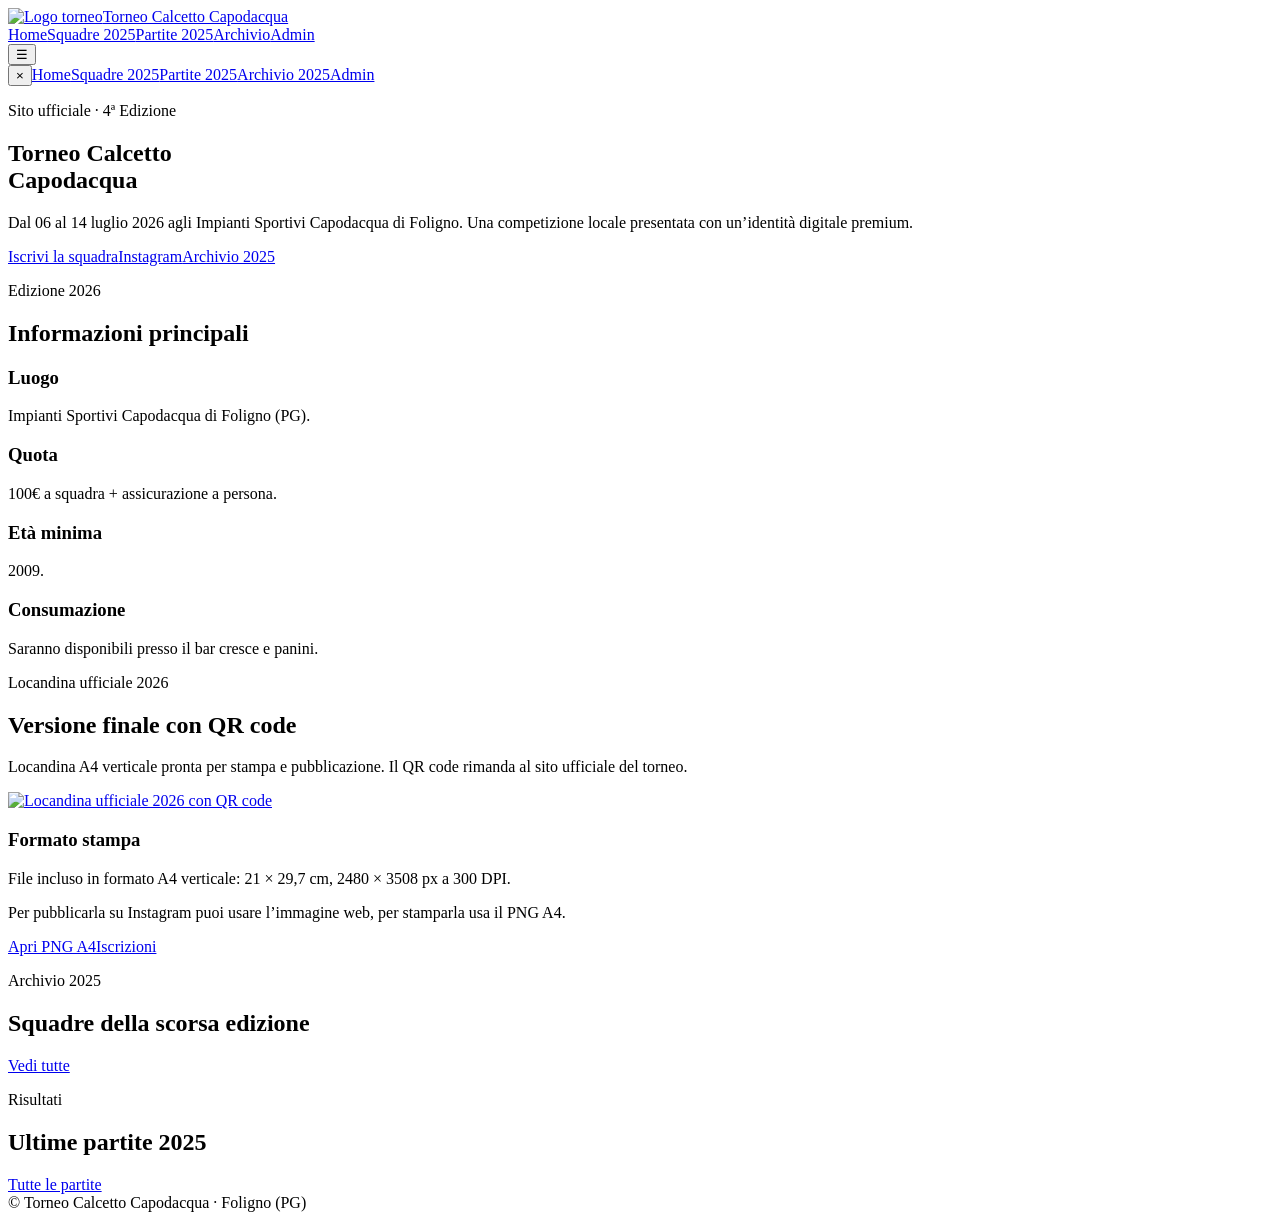
==== commit 196718c3: "Add files via upload" ====
--- a/index.html
+++ b/index.html
@@ -1,10 +1 @@
-<!doctype html><html lang="it"><head><meta charset="utf-8"><meta name="viewport" content="width=device-width,initial-scale=1"><title>Torneo Calcetto Capodacqua</title><link rel="stylesheet" href="assets/css/style.css"><meta name="description" content="Sito ufficiale del Torneo Calcetto Capodacqua, 4ª Edizione 2026."></head><body>
-<header class="topbar"><div class="container nav"><a class="brand" href="index.html"><img src="assets/logos/logo-volpe.jpeg" alt="Logo"><span>Torneo Calcetto Capodacqua</span></a><button id="menuBtn" class="hamb">☰</button></div></header>
-<aside id="drawer" class="drawer"><button id="closeBtn" class="close">×</button><a href="#edizione2026">Edizione 2026</a><a href="#squadre">Squadre</a><a href="#risultati">Risultati</a><a href="#classifiche">Classifiche</a><a href="#tabellone">Tabellone</a><a href="archive/2025.html">Archivio 2025</a><a href="admin/">Admin</a></aside>
-<main><section class="hero"><div class="container"><p class="kicker">Sito ufficiale · 4ª Edizione</p><h1>Torneo Calcetto Capodacqua</h1><p>Dal 06/07 al 14/07/2026 · Campo di Calcetto Capodacqua, Foligno (PG). Iscrizione: 100€ a squadra + assicurazione per ogni giocatore.</p><div class="btns"><a class="btn primary" href="https://wa.me/393479694530">Iscrivi la squadra</a><a class="btn" href="https://www.instagram.com/torneo_capodacqua">Instagram</a><a class="btn gold" href="#risultati">Risultati</a></div><div id="countdown" class="countdown"></div></div></section>
-<section id="edizione2026" class="section"><div class="container"><h2>Edizione 2026</h2><div id="stats" class="stats"></div></div></section>
-<section id="squadre" class="section"><div class="container"><h2>Squadre</h2><p class="muted">Le squadre 2026 saranno aggiunte appena definite. Sotto trovi l'archivio 2025.</p><div id="teamsGrid" class="teams"></div></div></section>
-<section id="risultati" class="section"><div class="container"><h2>Ultimi risultati</h2><div id="matches" class="card"></div></div></section>
-<section id="classifiche" class="section"><div class="container"><h2>Classifiche 2025</h2><div class="grid"><div class="card"><h3>Girone 1</h3><table><tr><th>Pos</th><th>Squadra</th></tr><tr><td>1</td><td>FC Amburgo</td></tr><tr><td>2</td><td>AC Collecchie</td></tr><tr><td>3</td><td>FC New Infinity Parrucchieri</td></tr><tr><td>4</td><td>Predators</td></tr></table></div><div class="card"><h3>Girone 2</h3><table><tr><th>Pos</th><th>Squadra</th></tr><tr><td>1</td><td>Belfiore All Stars</td></tr><tr><td>2</td><td>Il Paradiso delle Ciole</td></tr><tr><td>3</td><td>AS Capodacqua</td></tr><tr><td>4</td><td>Valtopina</td></tr></table></div></div></div></section>
-<section id="tabellone" class="section"><div class="container"><h2>Tabellone 2025</h2><div class="bracket"><div class="round card"><h3>Semifinali</h3><div class="slot">Belfiore All Stars 9 - 4 AC Collecchie</div><div class="slot">FC Amburgo 5 - 4 Il Paradiso delle Ciole</div></div><div class="round card"><h3>Finale</h3><div class="slot">FC Amburgo 7 - 4 Belfiore All Stars</div><div class="slot"><b>Campione: FC Amburgo</b></div></div></div></div></section>
-<section class="section"><div class="container"><h2>Media</h2><div class="gallery"><img src="assets/img/locandina-2025.jpeg"><img src="assets/img/percorso-2025.jpeg"><img src="assets/img/vincitore-2025.jpeg"></div></div></section></main><footer><div class="container">© Torneo Calcetto Capodacqua · WhatsApp 3479694530 · Foligno (PG)</div></footer><script src="assets/js/main.js"></script></body></html>
+<!doctype html><html lang="it"><head><meta charset="utf-8"><meta name="viewport" content="width=device-width,initial-scale=1"><meta name="description" content="Sito ufficiale del Torneo Calcetto Capodacqua"><title>Torneo Calcetto Capodacqua · Sito ufficiale</title><link rel="stylesheet" href="assets/css/styles.css"><link rel="icon" href="assets/img/logos/torneo-volpe.png"></head><body><header class="topbar"><a class="brand" href="index.html"><img src="assets/img/logos/torneo-volpe.png" alt="Logo torneo"><span>Torneo Calcetto Capodacqua</span></a><nav class="nav"><a href="index.html">Home</a><a href="teams-2025.html">Squadre 2025</a><a href="matches-2025.html">Partite 2025</a><a href="archive-2025.html">Archivio</a><a href="admin/index.html">Admin</a></nav><button class="hamb" onclick="openMenu()">☰</button></header><aside class="drawer"><button class="close" onclick="closeMenu()">×</button><a href="index.html">Home</a><a href="teams-2025.html">Squadre 2025</a><a href="matches-2025.html">Partite 2025</a><a href="archive-2025.html">Archivio 2025</a><a href="admin/index.html">Admin</a></aside><main><section class="hero"><div class="hero-inner"><p class="eyebrow">Sito ufficiale · 4ª Edizione</p><h1>Torneo Calcetto<br>Capodacqua</h1><p class="lead">Dal 06 al 14 luglio 2026 agli Impianti Sportivi Capodacqua di Foligno. Una competizione locale presentata con un’identità digitale premium.</p><div class="cta"><a class="btn" href="https://wa.me/393479694530">Iscrivi la squadra</a><a class="btn ghost" href="https://www.instagram.com/torneo_capodacqua">Instagram</a><a class="btn ghost" href="archive-2025.html">Archivio 2025</a></div><div class="stats" id="countdown"></div></div></section><section class="section"><div class="section-head"><div><p class="eyebrow">Edizione 2026</p><h2>Informazioni principali</h2></div></div><div class="grid cards"><div class="card"><h3>Luogo</h3><p>Impianti Sportivi Capodacqua di Foligno (PG).</p></div><div class="card"><h3>Quota</h3><p>100€ a squadra + assicurazione a persona.</p></div><div class="card"><h3>Età minima</h3><p>2009.</p></div><div class="card"><h3>Consumazione</h3><p>Saranno disponibili presso il bar cresce e panini.</p></div></div></section><section class="section"><div class="section-head"><div><p class="eyebrow">Locandina ufficiale 2026</p><h2>Versione finale con QR code</h2><p class="sub">Locandina A4 verticale pronta per stampa e pubblicazione. Il QR code rimanda al sito ufficiale del torneo.</p></div></div><div class="grid two"><a class="poster" href="assets/img/posters/locandina-2026-finale-a4.png" target="_blank"><img src="assets/img/posters/locandina-2026-finale-web.jpg" alt="Locandina ufficiale 2026 con QR code"></a><div class="card gold"><h3>Formato stampa</h3><p>File incluso in formato A4 verticale: 21 × 29,7 cm, 2480 × 3508 px a 300 DPI.</p><p class="muted">Per pubblicarla su Instagram puoi usare l’immagine web, per stamparla usa il PNG A4.</p><div class="actions"><a class="btn" href="assets/img/posters/locandina-2026-finale-a4.png" target="_blank">Apri PNG A4</a><a class="btn secondary" href="iscrizioni.html">Iscrizioni</a></div></div></div></section><section class="section"><div class="section-head"><div><p class="eyebrow">Archivio 2025</p><h2>Squadre della scorsa edizione</h2></div><a class="btn ghost" href="teams-2025.html">Vedi tutte</a></div><div class="grid teams" id="teams2025"></div></section><section class="section"><div class="section-head"><div><p class="eyebrow">Risultati</p><h2>Ultime partite 2025</h2></div><a class="btn ghost" href="matches-2025.html">Tutte le partite</a></div><div class="card" id="lastMatches"></div></section></main><footer class="footer">© <span class="js-year"></span> Torneo Calcetto Capodacqua · Foligno (PG)</footer><script src="assets/js/fallback-data.js"></script><script src="assets/js/app.js"></script><script>renderHome()</script></body></html>
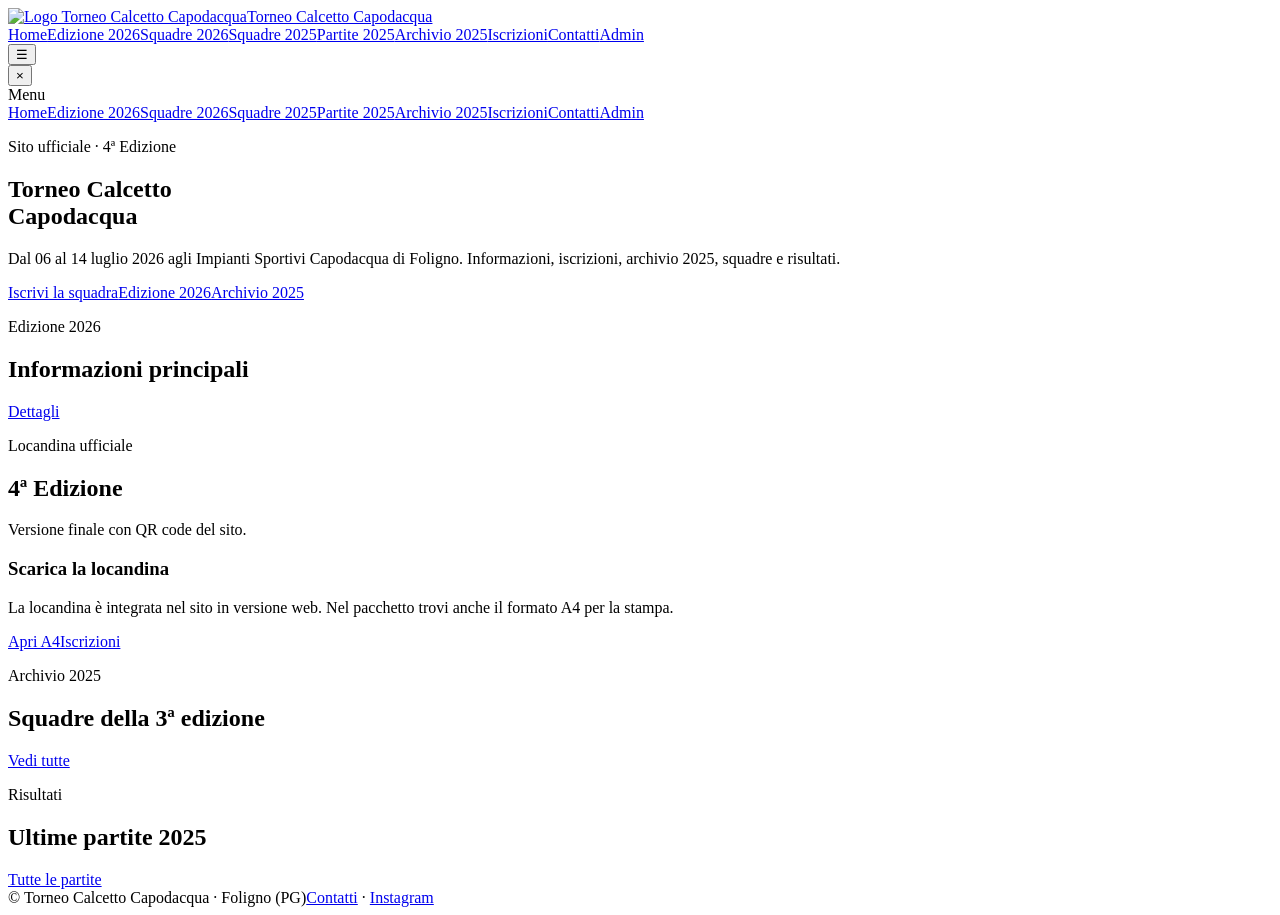
==== commit 8d8e8d51: "Add files via upload" ====
--- a/index.html
+++ b/index.html
@@ -1 +1 @@
-<!doctype html><html lang="it"><head><meta charset="utf-8"><meta name="viewport" content="width=device-width,initial-scale=1"><meta name="description" content="Sito ufficiale del Torneo Calcetto Capodacqua"><title>Torneo Calcetto Capodacqua · Sito ufficiale</title><link rel="stylesheet" href="assets/css/styles.css"><link rel="icon" href="assets/img/logos/torneo-volpe.png"></head><body><header class="topbar"><a class="brand" href="index.html"><img src="assets/img/logos/torneo-volpe.png" alt="Logo torneo"><span>Torneo Calcetto Capodacqua</span></a><nav class="nav"><a href="index.html">Home</a><a href="teams-2025.html">Squadre 2025</a><a href="matches-2025.html">Partite 2025</a><a href="archive-2025.html">Archivio</a><a href="admin/index.html">Admin</a></nav><button class="hamb" onclick="openMenu()">☰</button></header><aside class="drawer"><button class="close" onclick="closeMenu()">×</button><a href="index.html">Home</a><a href="teams-2025.html">Squadre 2025</a><a href="matches-2025.html">Partite 2025</a><a href="archive-2025.html">Archivio 2025</a><a href="admin/index.html">Admin</a></aside><main><section class="hero"><div class="hero-inner"><p class="eyebrow">Sito ufficiale · 4ª Edizione</p><h1>Torneo Calcetto<br>Capodacqua</h1><p class="lead">Dal 06 al 14 luglio 2026 agli Impianti Sportivi Capodacqua di Foligno. Una competizione locale presentata con un’identità digitale premium.</p><div class="cta"><a class="btn" href="https://wa.me/393479694530">Iscrivi la squadra</a><a class="btn ghost" href="https://www.instagram.com/torneo_capodacqua">Instagram</a><a class="btn ghost" href="archive-2025.html">Archivio 2025</a></div><div class="stats" id="countdown"></div></div></section><section class="section"><div class="section-head"><div><p class="eyebrow">Edizione 2026</p><h2>Informazioni principali</h2></div></div><div class="grid cards"><div class="card"><h3>Luogo</h3><p>Impianti Sportivi Capodacqua di Foligno (PG).</p></div><div class="card"><h3>Quota</h3><p>100€ a squadra + assicurazione a persona.</p></div><div class="card"><h3>Età minima</h3><p>2009.</p></div><div class="card"><h3>Consumazione</h3><p>Saranno disponibili presso il bar cresce e panini.</p></div></div></section><section class="section"><div class="section-head"><div><p class="eyebrow">Locandina ufficiale 2026</p><h2>Versione finale con QR code</h2><p class="sub">Locandina A4 verticale pronta per stampa e pubblicazione. Il QR code rimanda al sito ufficiale del torneo.</p></div></div><div class="grid two"><a class="poster" href="assets/img/posters/locandina-2026-finale-a4.png" target="_blank"><img src="assets/img/posters/locandina-2026-finale-web.jpg" alt="Locandina ufficiale 2026 con QR code"></a><div class="card gold"><h3>Formato stampa</h3><p>File incluso in formato A4 verticale: 21 × 29,7 cm, 2480 × 3508 px a 300 DPI.</p><p class="muted">Per pubblicarla su Instagram puoi usare l’immagine web, per stamparla usa il PNG A4.</p><div class="actions"><a class="btn" href="assets/img/posters/locandina-2026-finale-a4.png" target="_blank">Apri PNG A4</a><a class="btn secondary" href="iscrizioni.html">Iscrizioni</a></div></div></div></section><section class="section"><div class="section-head"><div><p class="eyebrow">Archivio 2025</p><h2>Squadre della scorsa edizione</h2></div><a class="btn ghost" href="teams-2025.html">Vedi tutte</a></div><div class="grid teams" id="teams2025"></div></section><section class="section"><div class="section-head"><div><p class="eyebrow">Risultati</p><h2>Ultime partite 2025</h2></div><a class="btn ghost" href="matches-2025.html">Tutte le partite</a></div><div class="card" id="lastMatches"></div></section></main><footer class="footer">© <span class="js-year"></span> Torneo Calcetto Capodacqua · Foligno (PG)</footer><script src="assets/js/fallback-data.js"></script><script src="assets/js/app.js"></script><script>renderHome()</script></body></html>+<!doctype html><html lang="it"><head><meta charset="utf-8"><meta name="viewport" content="width=device-width,initial-scale=1"><meta name="description" content="Sito ufficiale del Torneo Calcetto Capodacqua"><meta property="og:title" content="Torneo Calcetto Capodacqua · Sito ufficiale"><meta property="og:description" content="Sito ufficiale del Torneo Calcetto Capodacqua"><meta property="og:image" content="assets/img/posters/locandina-2026-finale-web.jpg"><title>Torneo Calcetto Capodacqua · Sito ufficiale</title><link rel="stylesheet" href="assets/css/styles.css"><link rel="icon" href="assets/img/logos/torneo-volpe.png"></head><body><header class="topbar"><nav class="nav container"><a class="brand" href="index.html"><img src="assets/img/logos/torneo-volpe.png" alt="Logo Torneo Calcetto Capodacqua"><span>Torneo Calcetto Capodacqua</span></a><div class="navlinks"><a href="index.html">Home</a><a href="edizione-2026.html">Edizione 2026</a><a href="squadre-2026.html">Squadre 2026</a><a href="teams-2025.html">Squadre 2025</a><a href="matches-2025.html">Partite 2025</a><a href="archive-2025.html">Archivio 2025</a><a href="iscrizioni.html">Iscrizioni</a><a href="contatti.html">Contatti</a><a href="admin/index.html">Admin</a></div><button class="hamb" id="hamb" type="button" aria-label="Apri menu">☰</button></nav></header><div class="drawer" id="drawer" aria-hidden="true"><div class="shade"></div><aside class="drawer-panel"><button class="close" id="closeDrawer" type="button" aria-label="Chiudi menu">×</button><div class="drawer-title">Menu</div><a href="index.html">Home</a><a href="edizione-2026.html">Edizione 2026</a><a href="squadre-2026.html">Squadre 2026</a><a href="teams-2025.html">Squadre 2025</a><a href="matches-2025.html">Partite 2025</a><a href="archive-2025.html">Archivio 2025</a><a href="iscrizioni.html">Iscrizioni</a><a href="contatti.html">Contatti</a><a href="admin/index.html">Admin</a></aside></div><main><section class="hero"><div class="container hero-inner"><p class="eyebrow">Sito ufficiale · 4ª Edizione</p><h1>Torneo Calcetto<br>Capodacqua</h1><p class="lead">Dal 06 al 14 luglio 2026 agli Impianti Sportivi Capodacqua di Foligno. Informazioni, iscrizioni, archivio 2025, squadre e risultati.</p><div class="actions"><a class="btn" href="iscrizioni.html">Iscrivi la squadra</a><a class="btn secondary" href="edizione-2026.html">Edizione 2026</a><a class="btn secondary" href="archive-2025.html">Archivio 2025</a></div><div class="stats" id="countdown"></div></div></section><section class="section"><div class="container"><div class="section-head"><div><p class="eyebrow">Edizione 2026</p><h2>Informazioni principali</h2></div><a class="btn secondary" href="edizione-2026.html">Dettagli</a></div><div class="grid" id="quickInfo"></div></div></section><section class="section"><div class="container"><div class="section-head"><div><p class="eyebrow">Locandina ufficiale</p><h2>4ª Edizione</h2><p class="sub">Versione finale con QR code del sito.</p></div></div><div class="grid two"><div id="posterBox"></div><div class="card gold"><h3>Scarica la locandina</h3><p class="muted">La locandina è integrata nel sito in versione web. Nel pacchetto trovi anche il formato A4 per la stampa.</p><div class="actions"><a class="btn" href="assets/img/posters/locandina-2026-finale-a4.jpg" target="_blank" rel="noopener">Apri A4</a><a class="btn secondary" href="iscrizioni.html">Iscrizioni</a></div></div></div></div></section><section class="section"><div class="container"><div class="section-head"><div><p class="eyebrow">Archivio 2025</p><h2>Squadre della 3ª edizione</h2></div><a class="btn secondary" href="teams-2025.html">Vedi tutte</a></div><div class="team-grid" id="homeTeams2025"></div></div></section><section class="section"><div class="container"><div class="section-head"><div><p class="eyebrow">Risultati</p><h2>Ultime partite 2025</h2></div><a class="btn secondary" href="matches-2025.html">Tutte le partite</a></div><div class="card" id="lastMatches"></div></div></section></main><footer class="footer"><div class="container"><span>© <span class="js-year"></span> Torneo Calcetto Capodacqua · Foligno (PG)</span><span><a href="contatti.html">Contatti</a> · <a href="https://www.instagram.com/torneo_capodacqua" target="_blank" rel="noopener">Instagram</a></span></div></footer><script src="assets/js/fallback-data.js"></script><script src="assets/js/app.js"></script></body></html>
